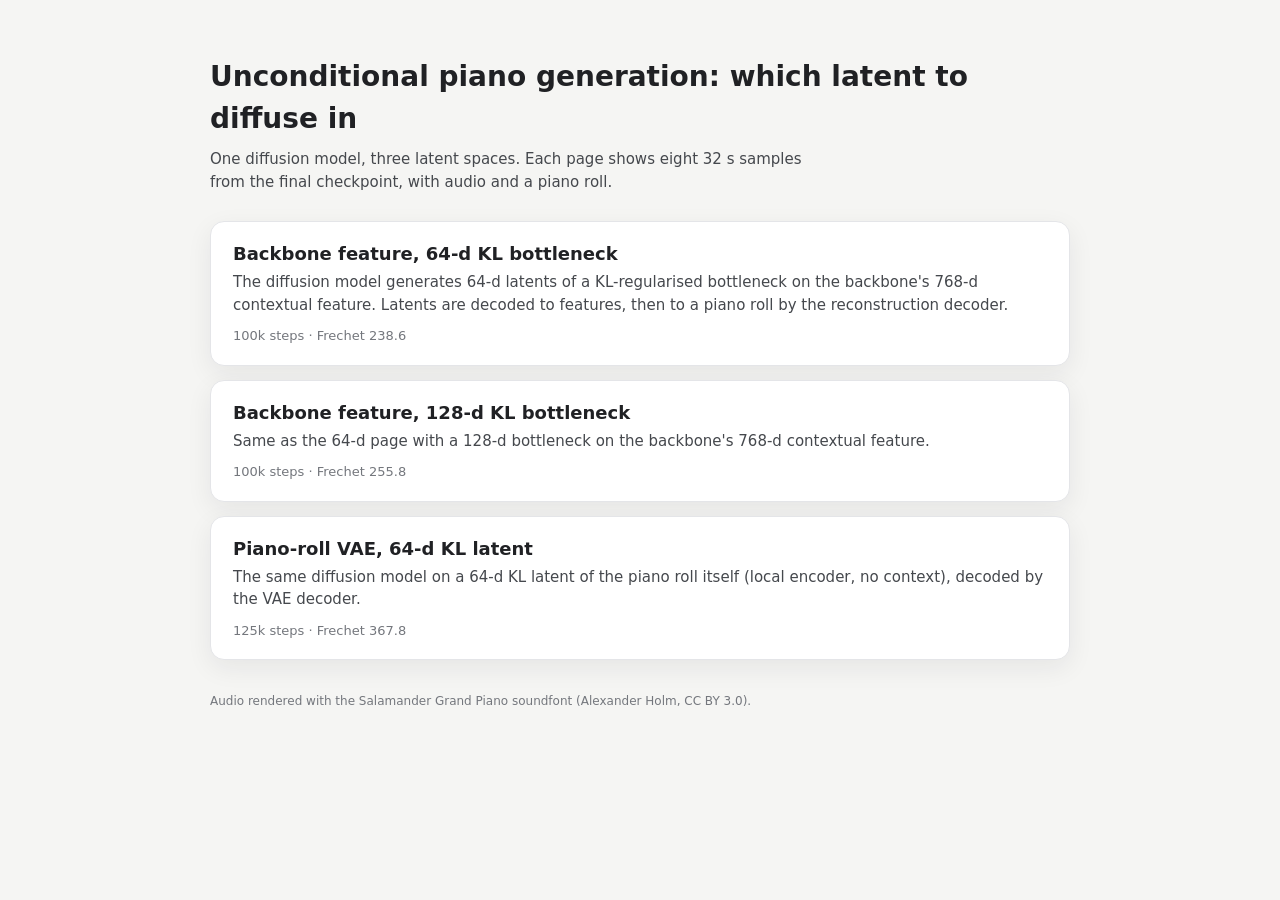
==== index.html @ 59f37bbf "Three pages: final-checkpoint samples per diffusion target Co-Authored-By: Claude Fable 5.2 <noreply" ====
<!doctype html>
<html lang="en">
<meta charset="utf-8">
<meta name="viewport" content="width=device-width, initial-scale=1">
<meta name="robots" content="noindex">
<title>Piano generation demos</title>
<style>
body { font: 15px/1.5 system-ui, sans-serif; color: #202124; background: #f5f5f3; margin: 0; }
main { max-width: 860px; margin: 0 auto; padding: 56px 24px; }
h1 { font-size: 28px; margin: 0 0 8px; }
.lede { color: #45484d; max-width: 66ch; margin: 0 0 28px; }
a.card { display: block; background: #fff; border: 1px solid #e4e5e8; border-radius: 14px; padding: 18px 22px; margin: 14px 0;
  color: inherit; text-decoration: none; box-shadow: 0 8px 26px rgb(27 31 36 / 7%); }
a.card:hover { border-color: #b9c3e3; }
a.card h3 { margin: 0 0 4px; font-size: 18px; }
a.card p { margin: 0; color: #45484d; }
a.card span { display: inline-block; margin-top: 10px; font-size: 13px; color: #74777d; }
footer { margin-top: 32px; font-size: 12px; color: #74777d; }
</style>
<main>
<h1>Unconditional piano generation: which latent to diffuse in</h1>
<p class="lede">One diffusion model, three latent spaces. Each page shows eight 32 s samples from the final checkpoint,
with audio and a piano roll.</p>
<a class="card" href="backbone_64d/"><h3>Backbone feature, 64-d KL bottleneck</h3><p>The diffusion model generates 64-d latents of a KL-regularised bottleneck on the backbone's 768-d contextual feature. Latents are decoded to features, then to a piano roll by the reconstruction decoder.</p><span>100k steps &middot; Frechet 238.6</span></a>
<a class="card" href="backbone_128d/"><h3>Backbone feature, 128-d KL bottleneck</h3><p>Same as the 64-d page with a 128-d bottleneck on the backbone's 768-d contextual feature.</p><span>100k steps &middot; Frechet 255.8</span></a>
<a class="card" href="roll_vae_64d/"><h3>Piano-roll VAE, 64-d KL latent</h3><p>The same diffusion model on a 64-d KL latent of the piano roll itself (local encoder, no context), decoded by the VAE decoder.</p><span>125k steps &middot; Frechet 367.8</span></a>
<footer>Audio rendered with the Salamander Grand Piano soundfont (Alexander Holm, CC BY 3.0).</footer>
</main>
</html>
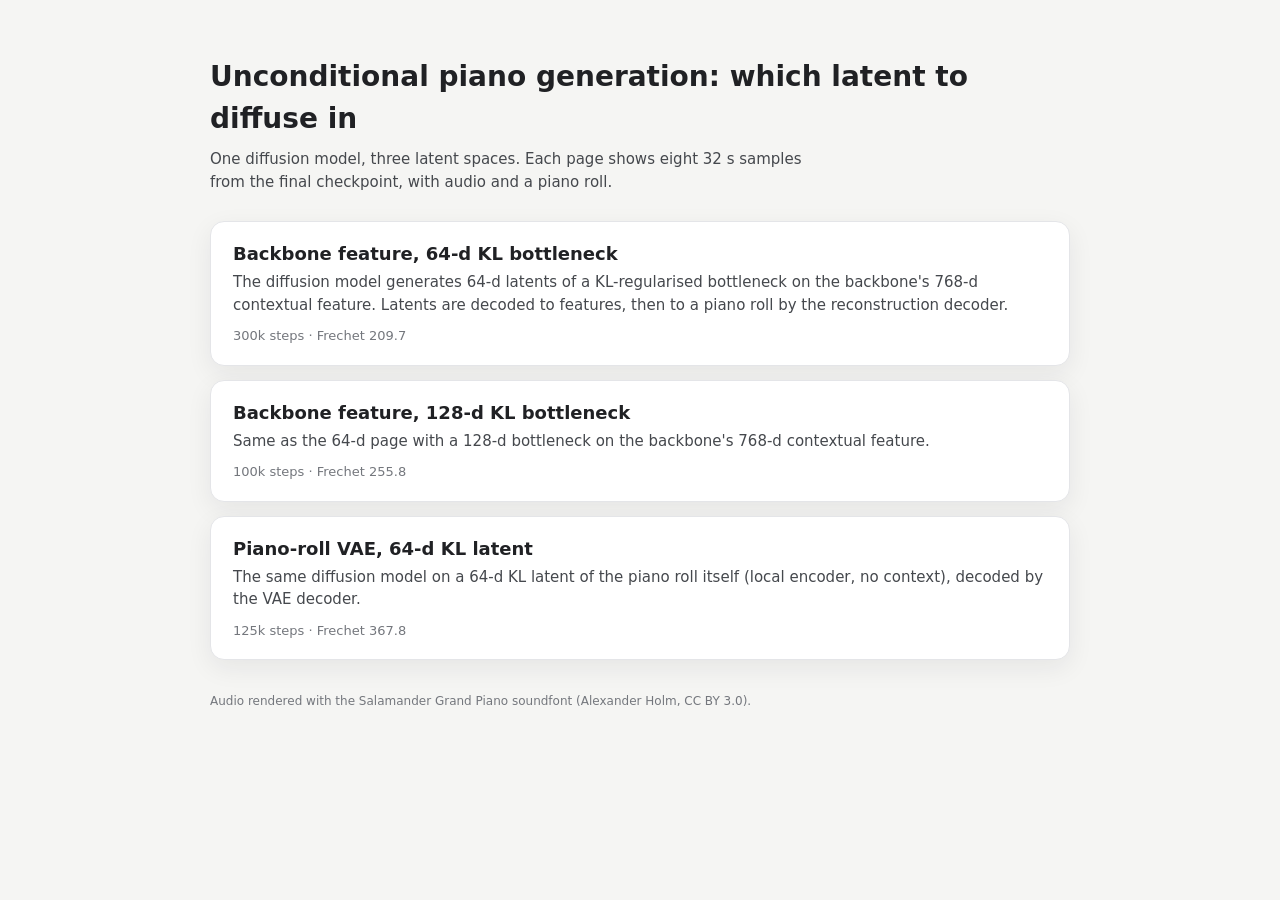
==== commit eecd86f4: "64-d backbone page: 300k checkpoint samples Co-Authored-By: Claude Fable 5.2 <noreply@anthropic.com>" ====
--- a/index.html
+++ b/index.html
@@ -21,7 +21,7 @@
 <h1>Unconditional piano generation: which latent to diffuse in</h1>
 <p class="lede">One diffusion model, three latent spaces. Each page shows eight 32 s samples from the final checkpoint,
 with audio and a piano roll.</p>
-<a class="card" href="backbone_64d/"><h3>Backbone feature, 64-d KL bottleneck</h3><p>The diffusion model generates 64-d latents of a KL-regularised bottleneck on the backbone's 768-d contextual feature. Latents are decoded to features, then to a piano roll by the reconstruction decoder.</p><span>100k steps &middot; Frechet 238.6</span></a>
+<a class="card" href="backbone_64d/"><h3>Backbone feature, 64-d KL bottleneck</h3><p>The diffusion model generates 64-d latents of a KL-regularised bottleneck on the backbone's 768-d contextual feature. Latents are decoded to features, then to a piano roll by the reconstruction decoder.</p><span>300k steps &middot; Frechet 209.7</span></a>
 <a class="card" href="backbone_128d/"><h3>Backbone feature, 128-d KL bottleneck</h3><p>Same as the 64-d page with a 128-d bottleneck on the backbone's 768-d contextual feature.</p><span>100k steps &middot; Frechet 255.8</span></a>
 <a class="card" href="roll_vae_64d/"><h3>Piano-roll VAE, 64-d KL latent</h3><p>The same diffusion model on a 64-d KL latent of the piano roll itself (local encoder, no context), decoded by the VAE decoder.</p><span>125k steps &middot; Frechet 367.8</span></a>
 <footer>Audio rendered with the Salamander Grand Piano soundfont (Alexander Holm, CC BY 3.0).</footer>
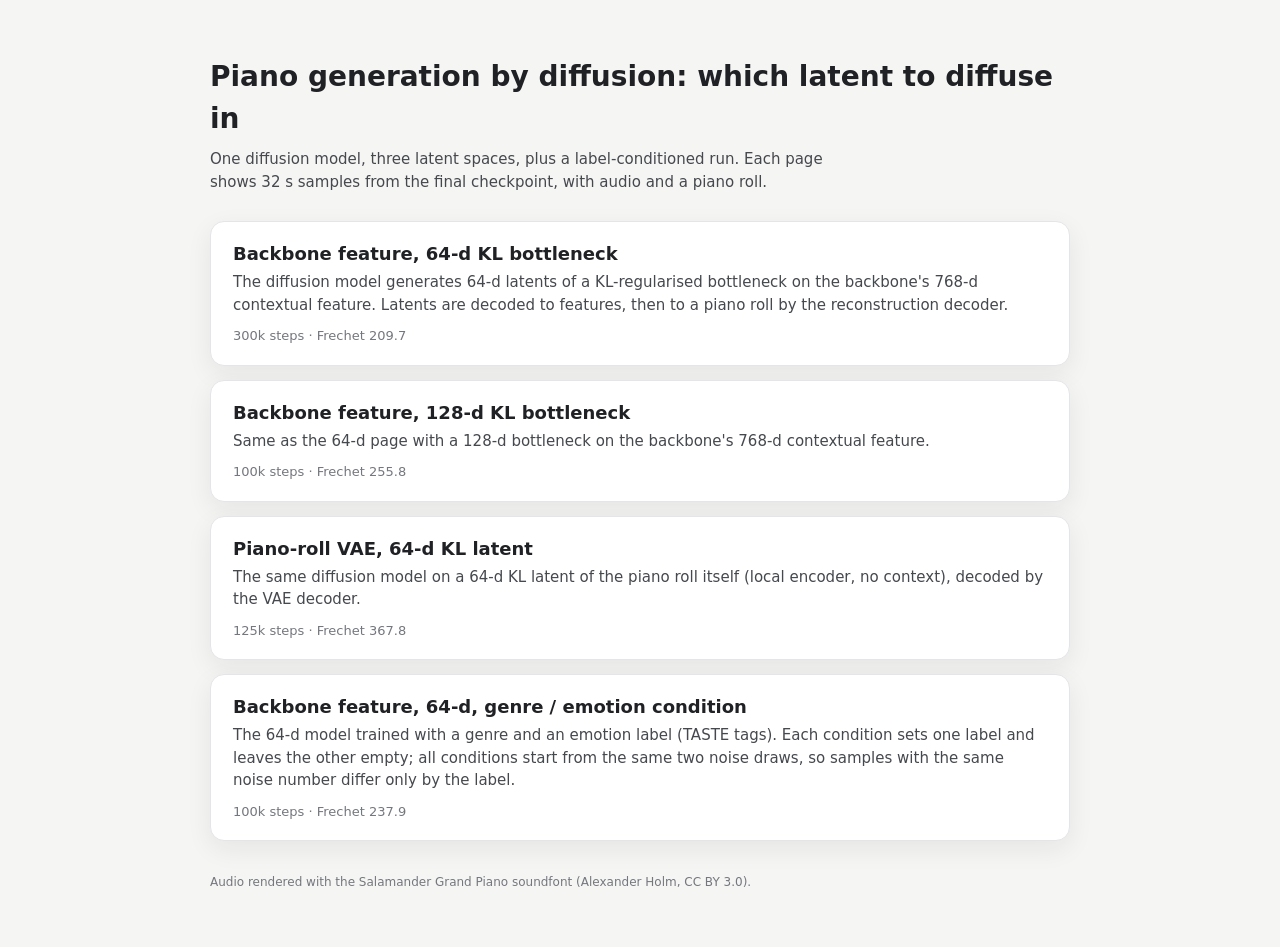
==== commit 2c46bc02: "Add genre / emotion conditioned page (64-d, 100k) Co-Authored-By: Claude Fable 5.2 <noreply@anthropi" ====
--- a/index.html
+++ b/index.html
@@ -18,12 +18,13 @@
 footer { margin-top: 32px; font-size: 12px; color: #74777d; }
 </style>
 <main>
-<h1>Unconditional piano generation: which latent to diffuse in</h1>
-<p class="lede">One diffusion model, three latent spaces. Each page shows eight 32 s samples from the final checkpoint,
+<h1>Piano generation by diffusion: which latent to diffuse in</h1>
+<p class="lede">One diffusion model, three latent spaces, plus a label-conditioned run. Each page shows 32 s samples from the final checkpoint,
 with audio and a piano roll.</p>
 <a class="card" href="backbone_64d/"><h3>Backbone feature, 64-d KL bottleneck</h3><p>The diffusion model generates 64-d latents of a KL-regularised bottleneck on the backbone's 768-d contextual feature. Latents are decoded to features, then to a piano roll by the reconstruction decoder.</p><span>300k steps &middot; Frechet 209.7</span></a>
 <a class="card" href="backbone_128d/"><h3>Backbone feature, 128-d KL bottleneck</h3><p>Same as the 64-d page with a 128-d bottleneck on the backbone's 768-d contextual feature.</p><span>100k steps &middot; Frechet 255.8</span></a>
 <a class="card" href="roll_vae_64d/"><h3>Piano-roll VAE, 64-d KL latent</h3><p>The same diffusion model on a 64-d KL latent of the piano roll itself (local encoder, no context), decoded by the VAE decoder.</p><span>125k steps &middot; Frechet 367.8</span></a>
+<a class="card" href="cond_64d/"><h3>Backbone feature, 64-d, genre / emotion condition</h3><p>The 64-d model trained with a genre and an emotion label (TASTE tags). Each condition sets one label and leaves the other empty; all conditions start from the same two noise draws, so samples with the same noise number differ only by the label.</p><span>100k steps &middot; Frechet 237.9</span></a>
 <footer>Audio rendered with the Salamander Grand Piano soundfont (Alexander Holm, CC BY 3.0).</footer>
 </main>
 </html>
